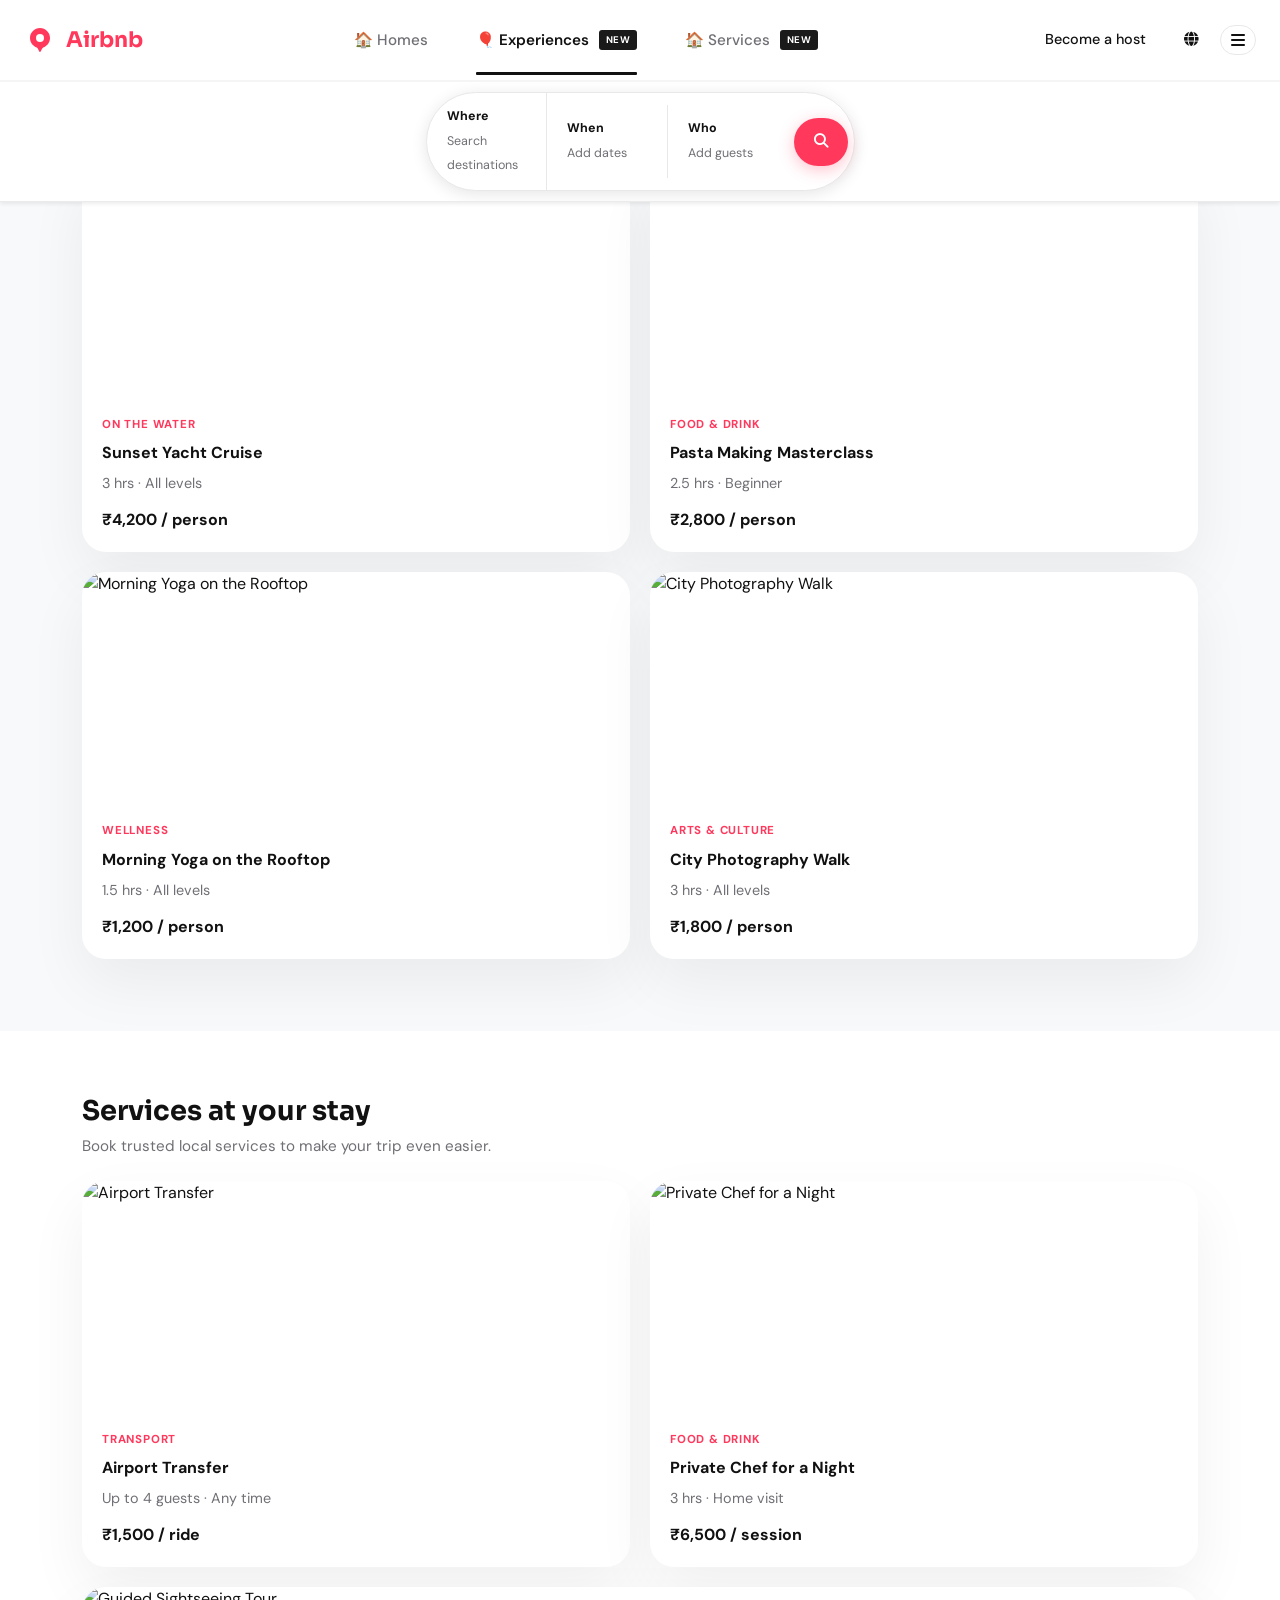
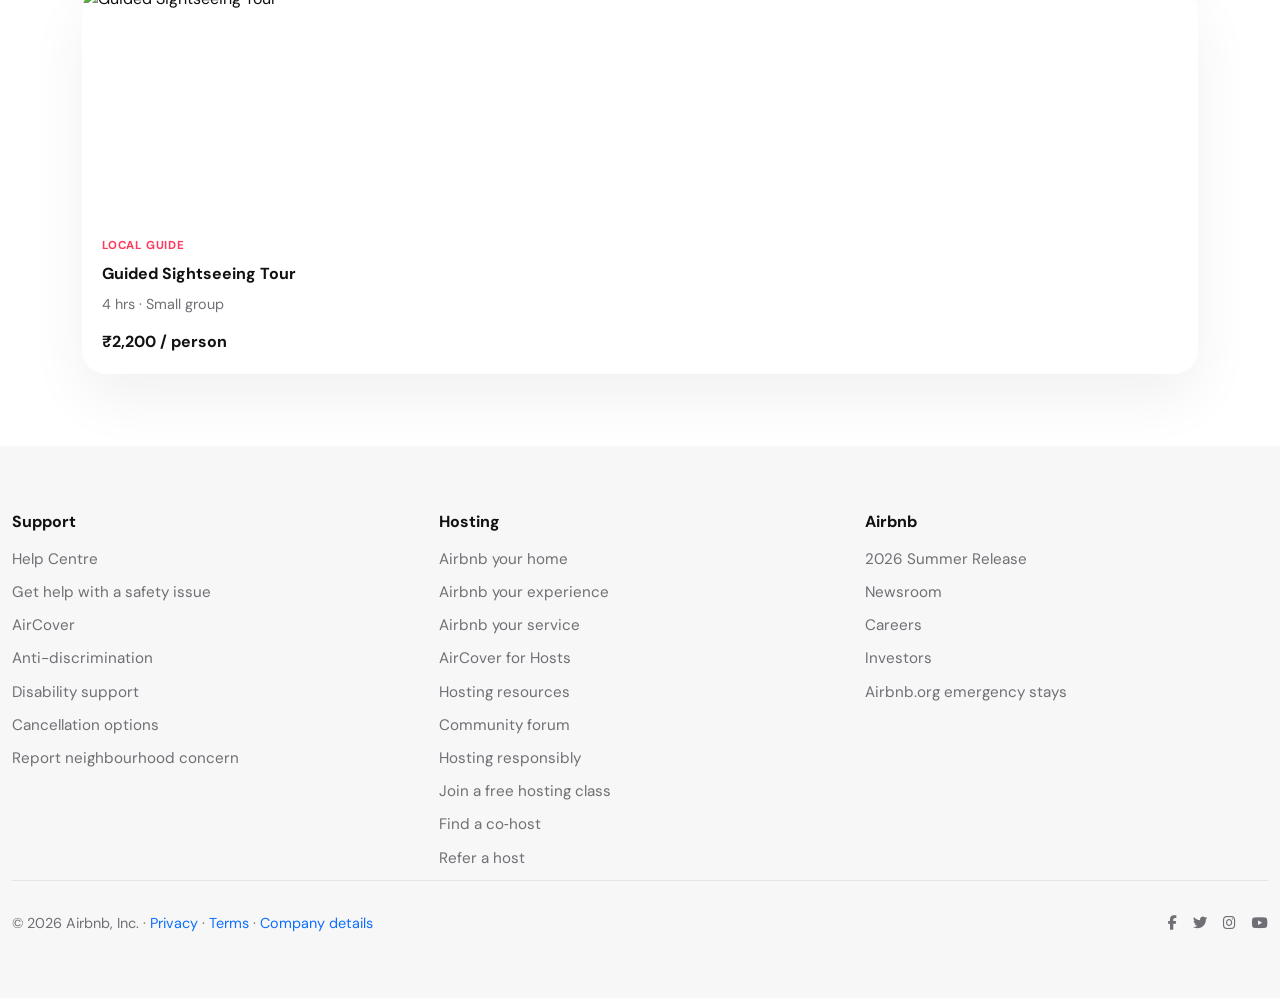
==== experiences.html @ 03b05dbf "Add files via upload" ====
<!DOCTYPE html>
<html lang="en">

<head>
  <meta charset="UTF-8">
  <meta name="viewport" content="width=device-width, initial-scale=1.0">
  <title>Experiences & Services | Airbnb</title>
  <link href="https://cdn.jsdelivr.net/npm/bootstrap@5.3.0/dist/css/bootstrap.min.css" rel="stylesheet">
  <link href="https://fonts.googleapis.com/css2?family=Sora:wght@400;500;600;700&family=DM+Sans:ital,wght@0,300;0,400;0,500;1,400&display=swap" rel="stylesheet">
  <link href="https://cdnjs.cloudflare.com/ajax/libs/font-awesome/6.4.0/css/all.min.css" rel="stylesheet">
  <link rel="stylesheet" href="style.css">
</head>

<body>
  <nav class="main-nav shadow-sm">
    <!-- Top row: Logo, Tabs/Search, Profile -->
    <div class="nav-top">
      <div class="nav-inner">
        <a class="brand-logo" href="index.html">
          <svg viewBox="0 0 32 32" fill="none" xmlns="http://www.w3.org/2000/svg">
            <path
              d="M16 4C10.477 4 6 8.477 6 14c0 4.418 2.865 8.169 6.857 9.498C14.143 24.428 15.06 28 16 28s1.857-3.572 3.143-4.502C23.135 22.169 26 18.418 26 14c0-5.523-4.477-10-10-10z"
              fill="var(--primary)" />
            <circle cx="16" cy="14" r="4" fill="#fff" />
          </svg>
          <span>Airbnb</span>
        </a>
        <!-- Tabs in center (hidden on scroll) -->
        <div class="header-tabs">
          <a href="index.html" class="tab-btn">🏠 Homes</a>
          <a href="experiences.html" class="tab-btn active">🎈 Experiences <span class="tab-badge">NEW</span></a>
          <a href="services.html" class="tab-btn">🏠 Services <span class="tab-badge">NEW</span></a>
        </div>
        <!-- Compact search (shown on scroll) -->
        <div class="nav-compact-search" id="navCompactSearch">
          <span class="cs-seg">Anywhere</span>
          <div class="cs-divider"></div>
          <span class="cs-seg">Anytime</span>
          <div class="cs-divider"></div>
          <span class="cs-seg">Add guests</span>
          <button class="cs-icon" aria-label="Search"><i class="fas fa-search"></i></button>
        </div>
        <!-- Profile section on right -->
        <div class="nav-links">
          <button type="button">Become a host</button>
          <button type="button" aria-label="Choose a language and currency"><i class="fas fa-globe"></i></button>
          <div class="nav-profile" id="profileDropTrigger">
            <span class="hamburger-icon"><i class="fas fa-bars"></i></span>
            <div class="profile-dropdown" id="profileDropdown">
              <a class="pd-item" href="#"><i class="fas fa-question-circle" style="color:#888;width:18px;"></i> Help
                Centre</a>
              <div class="pd-divider"></div>
              <a class="pd-item" href="#">Refer a host</a>
              <a class="pd-item" href="#">Find a co-host</a>
              <div class="pd-divider"></div>
              <a class="pd-item pd-bold" href="#">Log in or sign up</a>
            </div>
          </div>
        </div>
      </div>
    </div>
    <!-- Search bar row (hidden on scroll) -->
    <div class="nav-search">
      <div class="nav-inner search-inner">
        <div class="search-pill" id="navSearchPill">
          <div class="search-seg"><strong>Where</strong><span>Search destinations</span></div>
          <div class="search-seg"><strong>When</strong><span>Add dates</span></div>
          <div class="search-seg"><strong>Who</strong><span>Add guests</span></div>
          <button class="search-action"><i class="fas fa-search"></i></button>
        </div>
      </div>
    </div>
  </nav>

  <section class="experience-section bg-light">
    <div class="container">
      <h2 class="section-title">Experiences you'll love</h2>
      <p class="section-sub">Book guided activities hosted by local experts.</p>
      <div class="scroll-section-wrapper">
        <button class="h-scroll-btn scroll-left hidden-btn" data-target="expGrid"><i
            class="fas fa-chevron-left"></i></button>
        <div class="exp-grid" id="expGrid"></div>
        <button class="h-scroll-btn scroll-right" data-target="expGrid"><i class="fas fa-chevron-right"></i></button>
      </div>
    </div>
  </section>

  <section class="experience-section" id="servicesSection">
    <div class="container">
      <h2 class="section-title">Services at your stay</h2>
      <p class="section-sub">Book trusted local services to make your trip even easier.</p>
      <div class="scroll-section-wrapper">
        <button class="h-scroll-btn scroll-left hidden-btn" data-target="svcGrid"><i class="fas fa-chevron-left"></i></button>
        <div class="exp-grid" id="svcGrid"></div>
        <button class="h-scroll-btn scroll-right" data-target="svcGrid"><i class="fas fa-chevron-right"></i></button>
      </div>
    </div>
  </section>

  <footer class="footer">
    <div class="container footer-inner">
      <div class="footer-grid">
        <div>
          <div class="footer-col-title">Support</div>
          <a href="#" class="footer-link">Help Centre</a>
          <a href="#" class="footer-link">Get help with a safety issue</a>
          <a href="#" class="footer-link">AirCover</a>
          <a href="#" class="footer-link">Anti-discrimination</a>
          <a href="#" class="footer-link">Disability support</a>
          <a href="#" class="footer-link">Cancellation options</a>
          <a href="#" class="footer-link">Report neighbourhood concern</a>
        </div>
        <div>
          <div class="footer-col-title">Hosting</div>
          <a href="#" class="footer-link">Airbnb your home</a>
          <a href="#" class="footer-link">Airbnb your experience</a>
          <a href="#" class="footer-link">Airbnb your service</a>
          <a href="#" class="footer-link">AirCover for Hosts</a>
          <a href="#" class="footer-link">Hosting resources</a>
          <a href="#" class="footer-link">Community forum</a>
          <a href="#" class="footer-link">Hosting responsibly</a>
          <a href="#" class="footer-link">Join a free hosting class</a>
          <a href="#" class="footer-link">Find a co‑host</a>
          <a href="#" class="footer-link">Refer a host</a>
        </div>
        <div>
          <div class="footer-col-title">Airbnb</div>
          <a href="#" class="footer-link">2026 Summer Release</a>
          <a href="#" class="footer-link">Newsroom</a>
          <a href="#" class="footer-link">Careers</a>
          <a href="#" class="footer-link">Investors</a>
          <a href="#" class="footer-link">Airbnb.org emergency stays</a>
        </div>
      </div>
      <div class="footer-bottom">
        <div>© 2026 Airbnb, Inc. · <a href="#">Privacy</a> · <a href="#">Terms</a> · <a href="#">Company details</a>
        </div>
        <div class="footer-social">
          <a href="#"><i class="fab fa-facebook-f"></i></a>
          <a href="#"><i class="fab fa-twitter"></i></a>
          <a href="#"><i class="fab fa-instagram"></i></a>
          <a href="#"><i class="fab fa-youtube"></i></a>
        </div>
      </div>
    </div>
  </footer>

  <button class="scroll-up" id="scrollUp"><i class="fas fa-arrow-up"></i></button>
  <div class="toast-stack" id="toastStack"></div>
  <div class="modal-overlay" id="searchModal">
    <div class="modal-box">
      <div class="modal-header">
        <div class="modal-title">Find your perfect experience</div>
        <button class="modal-close" id="closeSearch"><i class="fas fa-times"></i></button>
      </div>
      <div class="modal-body">
        <div class="form-group"><label>Where</label><input type="text" placeholder="Anywhere" id="modalWhere"></div>
        <div class="row g-3">
          <div class="col-md-6 form-group"><label>Check in</label><input type="date" id="modalCheckin"></div>
          <div class="col-md-6 form-group"><label>Check out</label><input type="date" id="modalCheckout"></div>
        </div>
        <button class="modal-submit" id="doSearchModal">Search</button>
      </div>
    </div>
  </div>

  <script src="https://code.jquery.com/jquery-3.7.0.min.js"></script>
  <script src="https://cdn.jsdelivr.net/npm/bootstrap@5.3.0/dist/js/bootstrap.bundle.min.js"></script>
  <script src="app.js"></script>
</body>

</html>
---- style.css ----
:root {
      --primary: #ff385c;
      --primary-dark: #e41d4a;
      --text-main: #111;
      --text-muted: #6f6f75;
      --border: #e8e8e8;
      --card-shadow: 0 14px 40px rgba(17, 17, 17, .08);
    }

    * {
      box-sizing: border-box;
    }

    html {
      scroll-behavior: smooth;
    }

    body {
      font-family: 'DM Sans', sans-serif;
      color: var(--text-main);
      background: #fff;
      padding-top: 0;
    }

    .listings-section {
      padding: 2.5rem 0;
      padding-top: 200px;
    }

    a {
      text-decoration: none;
    }

    img {
      max-width: 100%;
      display: block;
    }

    button,
    input,
    select {
      font: inherit;
    }

    /* ── NAVBAR ── */
    .main-nav {
      position: fixed;
      top: 0;
      left: 0;
      right: 0;
      z-index: 1000;
      background: #fff;
      border-bottom: 1px solid rgba(0, 0, 0, .08);
      transition: all .35s ease;
    }

    .nav-top {
      min-height: 80px;
      display: flex;
      align-items: center;
      justify-content: space-between;
      gap: 24px;
      padding: 0 24px;
      background: #fff;
      border-bottom: 1px solid rgba(0, 0, 0, .04);
      transition: opacity .35s ease, max-height .35s ease, padding .35s ease;
      opacity: 1;
      max-height: 100px;
      overflow: hidden;
    }

    .main-nav.scrolled .nav-top {
      opacity: 0;
      max-height: 0;
      padding: 0 24px;
      pointer-events: none;
      border-bottom: none;
    }

    .nav-top .nav-inner {
      display: flex;
      align-items: center;
      justify-content: space-between;
      width: 100%;
      gap: 24px;
      min-height: 80px;
      padding: 0;
      margin: 0;
      max-width: none;
    }

    .nav-search {
      min-height: 100px;
      display: flex;
      align-items: center;
      justify-content: center;
      padding: 16px 24px;
      border-top: 1px solid rgba(0, 0, 0, .04);
      opacity: 1;
      max-height: 120px;
      overflow: hidden;
      transition: opacity .35s ease, max-height .35s ease, padding .35s ease;
      background: #fff;
    }

    .nav-search.search-inner {
      display: flex;
      align-items: center;
      justify-content: center;
      width: 100%;
      max-width: 1400px;
      margin: 0 auto;
      padding: 16px 24px;
    }

    .main-nav.scrolled .nav-search {
      opacity: 0;
      max-height: 0;
      padding: 0 24px;
      pointer-events: none;
      border-top: none;
    }

    /* Compact search pill - shown on scroll */
    .nav-compact-search {
      flex: 1;
      max-width: 500px;
      background: #fff;
      border: 1px solid #e0e0e0;
      border-radius: 999px;
      display: none;
      align-items: center;
      box-shadow: 0 2px 10px rgba(0, 0, 0, .12);
      cursor: pointer;
      padding: 8px 8px 8px 18px;
      gap: 0;
      transition: box-shadow .2s, opacity .35s ease, max-width .35s ease;
      opacity: 0;
      max-width: 0;
    }

    .nav-compact-search:hover {
      box-shadow: 0 4px 18px rgba(0, 0, 0, .16);
    }

    .main-nav.scrolled .nav-compact-search {
      display: flex;
      opacity: 1;
      max-width: 500px;
    }

    .nav-compact-search .cs-seg {
      flex: 1;
      font-size: .85rem;
      color: var(--text-main);
      font-weight: 600;
      white-space: nowrap;
      padding: 0 10px;
    }

    .nav-compact-search .cs-divider {
      width: 1px;
      height: 20px;
      background: #e0e0e0;
      flex-shrink: 0;
    }

    .nav-compact-search .cs-icon {
      width: 34px;
      height: 34px;
      border-radius: 50%;
      background: var(--primary);
      color: #fff;
      border: none;
      display: flex;
      align-items: center;
      justify-content: center;
      flex-shrink: 0;
      margin-left: 8px;
      cursor: pointer;
      font-size: .85rem;
    }

    .brand-logo {
      display: flex;
      align-items: center;
      gap: 10px;
      font-family: 'Sora', sans-serif;
      font-weight: 700;
      font-size: 1.35rem;
      color: var(--primary);
      flex-shrink: 0;
      text-decoration: none;
    }

    .brand-logo svg {
      width: 32px;
      height: 32px;
    }

    /* Tabs */
    .header-tabs {
      display: flex;
      justify-content: center;
      align-items: center;
      gap: 3rem;
      margin: 0;
      padding: 0;
      flex: 1;
    }

    .tab-btn {
      border: none;
      background: transparent;
      color: var(--text-muted);
      padding: 8px 0;
      cursor: pointer;
      transition: color .2s;
      font-weight: 500;
      font-size: .95rem;
      position: relative;
      display: flex;
      align-items: center;
      gap: 8px;
      white-space: nowrap;
      text-decoration: none;
    }

    .tab-btn i {
      font-size: 1.2rem;
    }

    .tab-btn:hover {
      color: var(--text-main);
    }

    .tab-btn.active {
      color: var(--text-main);
      font-weight: 600;
    }

    .tab-btn.active::after {
      content: '';
      position: absolute;
      bottom: -16px;
      left: 0;
      right: 0;
      height: 3px;
      background: var(--text-main);
      border-radius: 1px;
    }

    .tab-badge {
      background: #1a1a1a;
      color: #fff;
      font-size: .60rem;
      font-weight: 700;
      padding: .2rem .45rem;
      border-radius: 3px;
      text-transform: uppercase;
      letter-spacing: .3px;
      margin-left: 2px;
    }

    .nav-links {
      display: flex;
      align-items: center;
      gap: 6px;
      flex-shrink: 0;
    }

    .nav-links button {
      border: none;
      background: transparent;
      color: var(--text-main);
      padding: .7rem 1rem;
      border-radius: 999px;
      cursor: pointer;
      transition: background .2s;
      font-size: .9rem;
      font-weight: 500;
      white-space: nowrap;
    }

    .nav-links button:hover {
      background: #f5f5f5;
    }

    .nav-profile {
      display: flex;
      align-items: center;
      gap: 10px;
      border: 1px solid #e8e8e8;
      border-radius: 999px;
      padding: 6px 10px;
      cursor: pointer;
      transition: box-shadow .2s, border-color .2s;
      position: relative;
    }

    .nav-profile:hover {
      box-shadow: 0 2px 8px rgba(0, 0, 0, .1);
      border-color: #d0d0d0;
    }

    .hamburger-icon {
      display: flex;
      align-items: center;
      justify-content: center;
      font-size: 1rem;
      color: var(--text-main);
    }

    .profile-dropdown {
      position: absolute;
      top: 100%;
      right: 0;
      background: #fff;
      border: 1px solid #e8e8e8;
      border-radius: 12px;
      box-shadow: 0 8px 24px rgba(0, 0, 0, .12);
      min-width: 240px;
      margin-top: 12px;
      display: none;
      flex-direction: column;
      z-index: 1001;
      overflow: hidden;
    }

    .nav-profile.active .profile-dropdown {
      display: flex;
    }

    .pd-item {
      padding: 12px 16px;
      color: var(--text-main);
      text-decoration: none;
      font-size: .9rem;
      transition: background .2s;
      display: flex;
      align-items: center;
      gap: 10px;
    }

    .pd-item:hover {
      background: #f5f5f5;
    }

    .pd-item.pd-bold {
      font-weight: 600;
    }

    .pd-divider {
      height: 1px;
      background: #e8e8e8;
      margin: 4px 0;
    }

    /* Full search bar */
    .search-pill {
      background: #fff;
      border-radius: 999px;
      border: 1px solid #e8e8e8;
      display: flex;
      align-items: center;
      gap: 0;
      box-shadow: 0 3px 16px rgba(0, 0, 0, .1);
      padding: 0;
      overflow: visible;
      max-width: 1200px;
      width: 100%;
    }

    .search-seg {
      flex: 1;
      min-width: 0;
      padding: 14px 20px;
      border: none;
      background: transparent;
      border-right: 1px solid #e8e8e8;
      cursor: pointer;
      transition: background .2s;
      border-radius: 0;
      text-align: left;
    }

    .search-seg:hover {
      background: #f5f5f5;
    }

    .search-seg:last-of-type {
      border-right: none;
    }

    .search-seg strong {
      display: block;
      font-size: .78rem;
      font-weight: 700;
      color: var(--text-main);
      margin-bottom: .2rem;
    }

    .search-seg span {
      font-size: .78rem;
      color: var(--text-muted);
    }

    .search-action {
      min-width: auto;
      width: auto;
      height: 48px;
      border-radius: 999px;
      background: var(--primary);
      border: none;
      color: #fff;
      font-weight: 700;
      display: flex;
      align-items: center;
      justify-content: center;
      gap: 8px;
      padding: 0 20px;
      box-shadow: 0 4px 16px rgba(255, 56, 92, .3);
      margin: 6px;
      cursor: pointer;
      font-size: .9rem;
      transition: background .2s, transform .15s;
    }

    .search-action:hover {
      background: var(--primary-dark);
      transform: scale(1.03);
    }

    /* ── HORIZONTAL SCROLL WRAPPERS ── */
    .scroll-section-wrapper {
      position: relative;
    }

    .h-scroll-btn {
      position: absolute;
      top: 50%;
      transform: translateY(-50%);
      width: 38px;
      height: 38px;
      border-radius: 50%;
      background: #fff;
      border: 1px solid #e0e0e0;
      color: var(--text-main);
      display: flex;
      align-items: center;
      justify-content: center;
      cursor: pointer;
      z-index: 10;
      box-shadow: 0 2px 10px rgba(0, 0, 0, .15);
      transition: box-shadow .2s, transform .15s;
      font-size: .85rem;
    }

    .h-scroll-btn:hover {
      box-shadow: 0 4px 18px rgba(0, 0, 0, .2);
      transform: translateY(-50%) scale(1.06);
    }

    .h-scroll-btn.scroll-left {
      left: -18px;
    }

    .h-scroll-btn.scroll-right {
      right: -18px;
    }

    .h-scroll-btn.hidden-btn {
      opacity: 0;
      pointer-events: none;
    }

    .listings-row {
      display: flex;
      gap: 1.5rem;
      overflow-x: auto;
      overflow-y: hidden;
      padding-bottom: 0.75rem;
      scroll-snap-type: x mandatory;
      -webkit-overflow-scrolling: touch;
      flex-wrap: nowrap;
      width: 100%;
      scrollbar-width: none;
      scroll-behavior: smooth;
    }

    .listings-row::-webkit-scrollbar {
      display: none;
    }

    .hero-section {
      display: none;
    }

    .hero-media {
      display: none;
    }

    .hero-card {
      display: none;
    }

    .hero-copy {
      display: none;
    }

    .hero-actions {
      display: none;
    }

    .section-title {
      font-family: 'Sora', sans-serif;
      font-size: 1.7rem;
      font-weight: 700;
      margin-bottom: .5rem;
      color: var(--text-main);
    }

    .section-sub {
      color: var(--text-muted);
      margin-bottom: 1.4rem;
      font-size: .95rem;
    }

    .filter-strip {
      display: flex;
      flex-wrap: wrap;
      gap: .75rem;
      align-items: center;
      justify-content: space-between;
      margin-bottom: 1.5rem;
    }

    .filter-btn {
      border: 1px solid #e8e8e8;
      border-radius: 999px;
      padding: .85rem 1rem;
      background: #fff;
      color: var(--text-main);
      font-weight: 600;
      cursor: pointer;
      transition: background .2s, border-color .2s;
    }

    .filter-btn:hover {
      background: #f8f8fb;
      border-color: rgba(0, 0, 0, .12);
    }

    .filter-toggle {
      display: flex;
      align-items: center;
      gap: .75rem;
      font-size: .9rem;
      color: var(--text-muted);
    }

    .toggle-switch {
      position: relative;
      width: 44px;
      height: 24px;
    }

    .toggle-switch input {
      opacity: 0;
      width: 0;
      height: 0;
    }

    .toggle-track {
      position: absolute;
      inset: 0;
      background: #e8e8e8;
      border-radius: 999px;
      transition: background .2s;
    }

    .toggle-thumb {
      position: absolute;
      top: 3px;
      left: 3px;
      width: 18px;
      height: 18px;
      background: #fff;
      border-radius: 50%;
      transition: left .2s;
      box-shadow: 0 2px 8px rgba(0, 0, 0, .12);
    }

    .toggle-switch input:checked+.toggle-track {
      background: var(--primary);
    }

    .toggle-switch input:checked+.toggle-track+.toggle-thumb {
      left: 23px;
    }

    .listing-card {
      border-radius: 24px;
      overflow: hidden;
      background: #fff;
      box-shadow: 0 18px 60px rgba(17, 17, 17, .08);
      transition: transform .25s, box-shadow .25s;
      cursor: pointer;
      flex: 0 0 295px;
      min-width: 295px;
      width: 295px;
      scroll-snap-align: start;
    }

    .listing-img-wrap {
      position: relative;
      height: 0;
      padding-bottom: 68%;
      overflow: hidden;
    }

    .listing-img-wrap img {
      position: absolute;
      inset: 0;
      width: 100%;
      height: 100%;
      object-fit: cover;
      transition: transform .35s;
    }

    .listing-card:hover .listing-img-wrap img {
      transform: scale(1.03);
    }

    .card-badge {
      position: absolute;
      top: 14px;
      left: 14px;
      background: rgba(255, 255, 255, .92);
      padding: .35rem .75rem;
      border-radius: 999px;
      font-size: .76rem;
      font-weight: 700;
      color: var(--text-main);
      box-shadow: 0 10px 30px rgba(0, 0, 0, .08);
    }

    .wishlist-btn {
      position: absolute;
      top: 14px;
      right: 14px;
      width: 40px;
      height: 40px;
      border-radius: 50%;
      background: rgba(255, 255, 255, .9);
      border: none;
      color: var(--text-main);
      display: flex;
      align-items: center;
      justify-content: center;
      box-shadow: 0 10px 30px rgba(0, 0, 0, .08);
      cursor: pointer;
      transition: transform .2s, background .2s;
    }

    .wishlist-btn:hover {
      transform: scale(1.05);
      background: #fff;
    }

    .wishlist-btn.liked {
      color: var(--primary);
    }

    .photo-dots {
      position: absolute;
      left: 50%;
      bottom: 14px;
      transform: translateX(-50%);
      display: flex;
      gap: 6px;
    }

    .photo-dot {
      width: 8px;
      height: 8px;
      border-radius: 50%;
      background: rgba(255, 255, 255, .7);
      transition: transform .2s;
    }

    .photo-dot.active {
      background: #fff;
      width: 10px;
      height: 10px;
    }

    .carousel-control {
      position: absolute;
      top: 50%;
      transform: translateY(-50%);
      width: 36px;
      height: 36px;
      border-radius: 50%;
      background: rgba(255, 255, 255, .92);
      border: none;
      color: var(--text-main);
      display: flex;
      align-items: center;
      justify-content: center;
      box-shadow: 0 10px 30px rgba(0, 0, 0, .08);
      cursor: pointer;
      opacity: 0;
      transition: opacity .2s;
    }

    .listing-card:hover .carousel-control {
      opacity: 1;
    }

    .carousel-prev {
      left: 12px;
    }

    .carousel-next {
      right: 12px;
    }

    .listing-info {
      padding: 1.25rem 1.25rem 1.5rem;
    }

    .listing-top {
      display: flex;
      align-items: start;
      justify-content: space-between;
      gap: .75rem;
    }

    .listing-loc {
      font-weight: 700;
      font-size: 1rem;
      color: var(--text-main);
    }

    .listing-rating {
      font-size: .92rem;
      color: var(--text-muted);
      display: flex;
      align-items: center;
      gap: .4rem;
    }

    .listing-rating i {
      color: #ffb700;
    }

    .listing-date {
      margin: .65rem 0;
      color: var(--text-muted);
      font-size: .92rem;
    }

    .listing-price strong {
      font-size: 1.05rem;
      color: var(--text-main);
    }

    .listing-price span {
      margin-left: .4rem;
      color: var(--text-muted);
      font-size: .92rem;
    }

    .experience-section,
    .dest-section,
    .reviews-section,
    .trust-section,
    .host-banner,
    footer {
      padding: 4rem 0;
    }

    /* When experience-section is the first content after navbar */
    .experience-section:first-of-type {
      padding-top: 5rem;
    }
    
    #servicesSection:first-of-type {
      padding-top: 5rem;
    }

    .exp-grid,
    .dest-grid,
    .rev-grid {
      display: flex;
      gap: 1.25rem;
      overflow-x: auto;
      scrollbar-width: none;
      scroll-behavior: smooth;
      -webkit-overflow-scrolling: touch;
      flex-wrap: nowrap;
      padding-bottom: .5rem;
    }

    .exp-grid::-webkit-scrollbar,
    .dest-grid::-webkit-scrollbar,
    .rev-grid::-webkit-scrollbar {
      display: none;
    }

    .exp-grid {
      grid-template-columns: unset;
    }

    .exp-card {
      background: #fff;
      border-radius: 24px;
      overflow: hidden;
      box-shadow: 0 24px 60px rgba(17, 17, 17, .06);
      transition: transform .2s;
      flex: 0 0 280px;
      min-width: 280px;
    }

    .exp-card:hover {
      transform: translateY(-4px);
    }

    .exp-img {
      height: 230px;
      overflow: hidden;
    }

    .exp-img img {
      width: 100%;
      height: 100%;
      object-fit: cover;
    }

    .exp-body {
      padding: 1.25rem;
    }

    .exp-tag {
      font-size: .72rem;
      font-weight: 700;
      text-transform: uppercase;
      color: var(--primary);
      letter-spacing: .8px;
      margin-bottom: .5rem;
    }

    .exp-name {
      font-size: 1rem;
      font-weight: 700;
      margin-bottom: .5rem;
      color: var(--text-main);
    }

    .exp-meta {
      font-size: .9rem;
      color: var(--text-muted);
      margin-bottom: .85rem;
    }

    .exp-price {
      font-weight: 700;
      color: var(--text-main);
    }

    .dest-card {
      position: relative;
      overflow: hidden;
      border-radius: 24px;
      cursor: pointer;
      min-height: 260px;
      flex: 0 0 260px;
      min-width: 260px;
    }

    .dest-card img {
      position: absolute;
      inset: 0;
      width: 100%;
      height: 100%;
      object-fit: cover;
      transition: transform .35s;
    }

    .dest-card:hover img {
      transform: scale(1.05);
    }

    .dest-overlay {
      position: absolute;
      inset: 0;
      background: linear-gradient(180deg, transparent 45%, rgba(0, 0, 0, .5) 100%);
    }

    .dest-content {
      position: absolute;
      left: 1.25rem;
      bottom: 1.25rem;
      color: #fff;
      z-index: 1;
    }

    .dest-name {
      font-size: 1.2rem;
      font-weight: 700;
      line-height: 1.1;
    }

    .dest-dist {
      font-size: .88rem;
      margin-top: .4rem;
      color: rgba(255, 255, 255, .85);
    }

    .rev-card {
      background: #fff;
      border-radius: 24px;
      padding: 1.5rem;
      box-shadow: 0 24px 60px rgba(17, 17, 17, .06);
      flex: 0 0 320px;
      min-width: 320px;
    }

    .rev-stars {
      font-size: .95rem;
      color: #ffb700;
      letter-spacing: .12em;
      margin-bottom: .85rem;
    }

    .rev-text {
      font-size: .95rem;
      color: var(--text-muted);
      line-height: 1.8;
      margin-bottom: 1.25rem;
    }

    .rev-author {
      display: flex;
      align-items: center;
      gap: 1rem;
    }

    .rev-avatar {
      width: 42px;
      height: 42px;
      border-radius: 50%;
      display: flex;
      align-items: center;
      justify-content: center;
      color: #fff;
      font-weight: 700;
    }

    .rev-name {
      font-weight: 700;
    }

    .rev-location {
      color: var(--text-muted);
      font-size: .9rem;
    }

    .trust-grid {
      display: grid;
      grid-template-columns: repeat(auto-fit, minmax(210px, 1fr));
      gap: 1.25rem;
      margin-top: 2rem;
    }

    .trust-item {
      background: #fff;
      padding: 1.6rem 1.4rem;
      border-radius: 24px;
      box-shadow: 0 24px 60px rgba(17, 17, 17, .05);
      text-align: center;
    }

    .trust-icon {
      font-size: 2.2rem;
      margin-bottom: 1rem;
      display: inline-flex;
      align-items: center;
      justify-content: center;
      width: 56px;
      height: 56px;
      border-radius: 18px;
      background: rgba(255, 56, 92, .1);
      color: var(--primary);
    }

    .trust-title {
      font-weight: 700;
      margin-bottom: .5rem;
    }

    .footer {
      background: #f7f7f7;
    }

    .footer-inner {
      max-width: 1280px;
      margin: 0 auto;
    }

    .footer-grid {
      display: grid;
      grid-template-columns: repeat(auto-fit, minmax(180px, 1fr));
      gap: 1.5rem;
    }

    .footer-col-title {
      font-weight: 700;
      margin-bottom: .9rem;
    }

    .footer-link {
      display: block;
      color: var(--text-muted);
      margin-bottom: .65rem;
      font-size: .95rem;
    }

    .footer-link:hover {
      color: var(--text-main);
    }

    .footer-bottom {
      display: flex;
      flex-wrap: wrap;
      gap: 1rem;
      align-items: center;
      justify-content: space-between;
      padding-top: 2rem;
      border-top: 1px solid rgba(0, 0, 0, .08);
      font-size: .9rem;
      color: var(--text-muted);
    }

    .footer-social {
      display: flex;
      gap: 1rem;
    }

    .footer-social a {
      color: var(--text-muted);
      transition: color .2s;
    }

    .footer-social a:hover {
      color: var(--text-main);
    }

    .modal-overlay {
      display: none;
      position: fixed;
      inset: 0;
      background: rgba(17, 17, 17, .48);
      z-index: 1100;
      align-items: center;
      justify-content: center;
      padding: 1.5rem;
    }

    .modal-overlay.show {
      display: flex;
    }

    .modal-box {
      background: #fff;
      border-radius: 28px;
      max-width: 520px;
      width: 100%;
      overflow: hidden;
      box-shadow: 0 30px 80px rgba(17, 17, 17, .18);
    }

    .modal-header {
      padding: 1.5rem 1.5rem 0;
      display: flex;
      align-items: center;
      justify-content: space-between;
    }

    .modal-title {
      font-size: 1.35rem;
      font-weight: 700;
    }

    .modal-close {
      border: none;
      background: transparent;
      color: var(--text-muted);
      font-size: 1.2rem;
      cursor: pointer;
    }

    .modal-body {
      padding: 1.5rem;
    }

    .form-group {
      margin-bottom: 1rem;
    }

    .form-group label {
      display: block;
      font-size: .75rem;
      font-weight: 700;
      letter-spacing: .08em;
      color: var(--text-muted);
      text-transform: uppercase;
      margin-bottom: .5rem;
    }

    .form-group input,
    .form-group select {
      width: 100%;
      padding: .95rem 1rem;
      border-radius: 18px;
      border: 1px solid #e8e8e8;
      outline: none;
      transition: border-color .2s;
    }

    .form-group input:focus,
    .form-group select:focus {
      border-color: var(--primary);
      box-shadow: 0 0 0 3px rgba(255, 56, 92, .12);
    }

    .modal-submit {
      width: 100%;
      padding: .95rem 1rem;
      border: none;
      border-radius: 18px;
      background: var(--primary);
      color: #fff;
      font-weight: 700;
      cursor: pointer;
      transition: background .2s;
    }

    .modal-submit:hover {
      background: var(--primary-dark);
    }

    .toast-stack {
      position: fixed;
      bottom: 24px;
      left: 24px;
      z-index: 1200;
      display: flex;
      flex-direction: column;
      gap: .8rem;
    }

    .toast-msg {
      background: var(--text-main);
      color: #fff;
      padding: 1rem 1.2rem;
      border-radius: 18px;
      box-shadow: 0 20px 50px rgba(17, 17, 17, .2);
      font-weight: 600;
    }

    .scroll-up {
      position: fixed;
      right: 24px;
      bottom: 24px;
      width: 46px;
      height: 46px;
      border-radius: 50%;
      border: none;
      background: var(--text-main);
      color: #fff;
      display: flex;
      align-items: center;
      justify-content: center;
      cursor: pointer;
      box-shadow: 0 18px 40px rgba(17, 17, 17, .25);
      opacity: 0;
      pointer-events: none;
      transition: opacity .3s, transform .2s;
      z-index: 1050;
    }

    .scroll-up.visible {
      opacity: 1;
      pointer-events: auto;
      transform: translateY(-2px);
    }

    /* ── PROFILE DROPDOWN ── */
    .nav-profile {
      position: relative;
    }

    .profile-dropdown {
      position: absolute;
      top: calc(100% + 10px);
      right: 0;
      background: #fff;
      border-radius: 18px;
      box-shadow: 0 4px 32px rgba(0, 0, 0, .18);
      min-width: 240px;
      padding: 8px 0;
      z-index: 2000;
      display: none;
      border: 1px solid rgba(0, 0, 0, .08);
    }

    .profile-dropdown.open {
      display: block;
    }

    .pd-item {
      display: flex;
      align-items: center;
      gap: 12px;
      padding: 13px 20px;
      cursor: pointer;
      font-size: .93rem;
      color: var(--text-main);
      transition: background .15s;
      text-decoration: none;
    }

    .pd-item:hover {
      background: #f7f7f7;
    }

    .pd-item.pd-bold {
      font-weight: 700;
    }

    .pd-item.pd-featured {
      flex-direction: row;
      align-items: flex-start;
      gap: 12px;
      padding: 14px 20px;
    }

    .pd-featured-text strong {
      display: block;
      font-weight: 700;
      font-size: .93rem;
      margin-bottom: 2px;
    }

    .pd-featured-text span {
      font-size: .82rem;
      color: var(--text-muted);
    }

    .pd-featured-icon {
      width: 48px;
      height: 48px;
      object-fit: contain;
      flex-shrink: 0;
    }

    .pd-divider {
      height: 1px;
      background: #ebebeb;
      margin: 6px 0;
    }

    /* ── SECTION ROW HEADERS (like "Popular homes in Lonavala →") ── */
    .section-row-header {
      display: flex;
      align-items: center;
      justify-content: space-between;
      margin-bottom: 1.25rem;
    }

    .section-row-title {
      font-family: 'Sora', sans-serif;
      font-size: 1.35rem;
      font-weight: 700;
      display: flex;
      align-items: center;
      gap: 10px;
      color: var(--text-main);
    }

    .section-row-title a {
      display: inline-flex;
      align-items: center;
      justify-content: center;
      width: 30px;
      height: 30px;
      border-radius: 50%;
      border: 1.5px solid var(--text-main);
      color: var(--text-main);
      font-size: .85rem;
      margin-left: 2px;
      transition: background .15s, color .15s;
      text-decoration: none;
    }

    .section-row-title a:hover {
      background: var(--text-main);
      color: #fff;
    }

    @media (max-width:991px) {
      .hero-inner {
        flex-direction: column-reverse;
      }

      .hero-headline {
        font-size: 2.5rem;
      }

      .hero-media {
        grid-template-columns: 1fr;
      }

      .hero-card {
        max-width: 100%;
      }

      .main-nav .nav-inner {
        flex-wrap: wrap;
      }

      .category-bar {
        padding: .5rem 0;
      }

      .category-list {
        padding-left: 1rem;
      }

      .filter-strip {
        flex-direction: column;
        align-items: flex-start;
      }

      .listing-card {
        min-height: 420px;
      }

      .dest-card {
        min-height: 240px;
      }

      .h-scroll-btn {
        display: none;
      }
    }

    @media (max-width:575px) {
      .hero-headline {
        font-size: 2rem;
      }

      .hero-text {
        margin-bottom: 1.5rem;
      }

      .hero-actions {
        flex-direction: column;
        align-items: flex-start;
      }

      .filter-btn {
        width: 100%;
      }

      .footer-bottom {
        flex-direction: column;
        align-items: flex-start;
      }

      .modal-box {
        border-radius: 22px;
      }
    }

    /* Responsive improvements: make cards and nav adapt on small screens */
    @media (max-width:1199px) {
      .nav-inner {
        padding: 0 16px;
        max-width: 100%;
      }

      .search-panel {
        max-width: 920px;
      }
    }

    @media (max-width:767px) {
      .nav-top {
        min-height: auto;
        flex-direction: column;
        gap: 12px;
        padding: 12px 16px;
      }

      .nav-top .nav-inner {
        min-height: auto;
        flex-direction: column;
        gap: 12px;
        padding: 0;
      }

      .brand-logo {
        width: 100%;
        justify-content: flex-start;
      }

      .header-tabs {
        width: 100%;
        gap: 1.5rem;
        justify-content: center;
      }

      .nav-links {
        width: 100%;
        justify-content: flex-start;
        gap: 8px;
      }

      .nav-search {
        min-height: 80px;
        max-height: 90px;
        padding: 12px 16px;
      }

      .search-pill {
        flex-direction: column;
        align-items: stretch;
        gap: 0;
      }

      .search-seg {
        padding: 12px 14px;
        border-right: none;
        border-bottom: 1px solid #e8e8e8;
      }

      .search-seg:last-of-type {
        border-bottom: none;
      }

      .listings-section {
        padding-top: 140px;
      }

      /* hide verbose nav buttons on narrow screens and rely on hamburger */
      .nav-links > button:nth-child(1),
      .nav-links > button:nth-child(2) {
        display: none;
      }
    }

      .search-panel {
        padding: 0 12px 20px;
      }

      .listings-section {
        padding-top: 200px;
      }

      /* allow listings to wrap into a grid on small screens */
      .listings-row {
        flex-wrap: wrap;
        gap: 1rem;
        overflow-x: visible;
      }

      .listing-card {
        flex: 1 1 calc(50% - 0.75rem);
        min-width: 0;
        width: auto;
      }

      .exp-card,
      .rev-card,
      .dest-card {
        flex: 1 1 calc(50% - 0.75rem);
        min-width: 0;
      }

      .exp-grid,
      .dest-grid,
      .rev-grid {
        flex-wrap: wrap;
        overflow-x: visible;
      }

      .scroll-section-wrapper {
        overflow: visible;
      }

      .section-row-header {
        flex-direction: column;
        align-items: flex-start;
        gap: .5rem;
      }

      .filter-strip {
        gap: .5rem;
      }
    }

    @media (max-width:420px) {
      .listing-card,
      .exp-card,
      .rev-card,
      .dest-card {
        flex-basis: 100%;
      }

      .brand-logo span {
        font-size: 1rem;
      }

      .search-pill {
        flex-direction: column;
        align-items: stretch;
        gap: 8px;
      }

      .search-seg {
        padding: 12px 14px;
      }

      .search-action {
        width: 100%;
      }
    }

    /* Extra small screen tweaks for devices <=422px */
    @media (max-width:422px) {
      html,
      body {
        font-size: 14px;
      }

      .nav-inner {
        padding: 0 8px;
        min-height: 56px;
      }

      .brand-logo svg {
        width: 28px;
        height: 28px;
      }

      .brand-logo span {
        font-size: 0.95rem;
      }

      /* hide secondary nav buttons and surface compact search */
      .nav-links > button {
        display: none;
      }

      .nav-links .nav-profile {
        padding: 5px 8px;
      }

      /* show compact search pill in small screens (centered, avoid overlap) */
      .nav-inner {
        position: relative;
      }

      .main-nav .nav-compact-search {
        display: flex;
        position: absolute;
        left: 56px;
        right: 56px;
        top: 50%;
        transform: translateY(-50%);
        max-width: calc(100% - 112px);
        margin: 0 auto;
        z-index: 1001;
      }

      .brand-logo,
      .nav-profile {
        position: relative;
        z-index: 1100;
      }

      .search-section {
        padding: 72px 0 0 0;
      }

      .search-panel {
        padding: 0 10px 12px;
      }

      /* On very small screens the full search-pill is too tall and causes
         awkward rounded overflow. Replace the full pill with the compact
         meta view for clarity. */
      .search-panel .search-pill {
        display: none;
      }

      .search-panel .search-meta {
        display: block;
        padding: 10px 12px;
        background: #fff;
        border-radius: 14px;
        border: 1px solid #eee;
        box-shadow: 0 6px 18px rgba(0,0,0,.06);
      }

      .search-meta span {
        display: block;
        font-size: .86rem;
        padding: 6px 0;
        color: var(--text-muted);
      }

      /* stack search segments for narrow widths */
      .search-pill {
        box-shadow: none;
        flex-direction: column;
        align-items: stretch;
        gap: 8px;
      }

      .search-seg {
        padding: 10px 12px;
        font-size: .86rem;
        border-right: none;
        border-radius: 14px;
      }

      .search-seg strong {
        font-size: .72rem;
      }

      .search-action {
        height: 44px;
        padding: 0 14px;
        margin: 4px;
        width: 100%;
      }

      /* reduce headline and sub sizes to avoid wrapping */
      .section-title {
        font-size: 1.2rem;
      }

      .section-sub {
        font-size: .88rem;
      }

      /* compress section paddings */
      .experience-section,
      .dest-section,
      .reviews-section,
      .trust-section,
      .host-banner,
      footer {
        padding: 2rem 0;
      }

      /* stack host banner columns */
      .host-banner .row {
        flex-direction: column;
      }

      .host-card {
        min-height: 160px;
        border-radius: 16px;
      }

      .listing-card {
        border-radius: 16px;
        box-shadow: 0 12px 30px rgba(17, 17, 17, .06);
        overflow: hidden;
      }

      .listing-info {
        padding: 0.85rem;
      }

      /* make lists wrap into a single column for readability */
      .listings-row {
        gap: .9rem;
        flex-wrap: wrap;
      }

      .listing-card {
        flex: 1 1 100%;
        min-width: 0;
      }

      .exp-card,
      .rev-card,
      .dest-card {
        flex: 1 1 100%;
        min-width: 0;
      }

      .exp-grid,
      .dest-grid,
      .rev-grid {
        gap: .9rem;
      }

      .footer-inner {
        padding: 0 12px;
      }

      .footer-bottom {
        gap: .5rem;
        padding-top: 1rem;
      }

      .modal-box {
        max-width: 480px;
      }

      .toast-stack {
        left: 12px;
        bottom: 12px;
      }
    }

    /* Very narrow screens: hide brand text to avoid tight overlap */
    @media (max-width:380px) {
      .main-nav .nav-compact-search {
        left: 48px;
        right: 48px;
        max-width: calc(100% - 96px);
      }

      .brand-logo span {
        display: none;
      }
    }

     /* User-requested breakpoints: hide compact search icon under 403px
       and hide brand text under 421px */
     @media (max-width:403px) {
      .main-nav .nav-compact-search .cs-icon {
        display: none;
      }

      .main-nav .nav-compact-search .cs-seg {
        font-size: .8rem;
        padding: 8px 8px;
      }
    }

    @media (max-width:421px) {
      .brand-logo span {
        display: none;
      }
    }
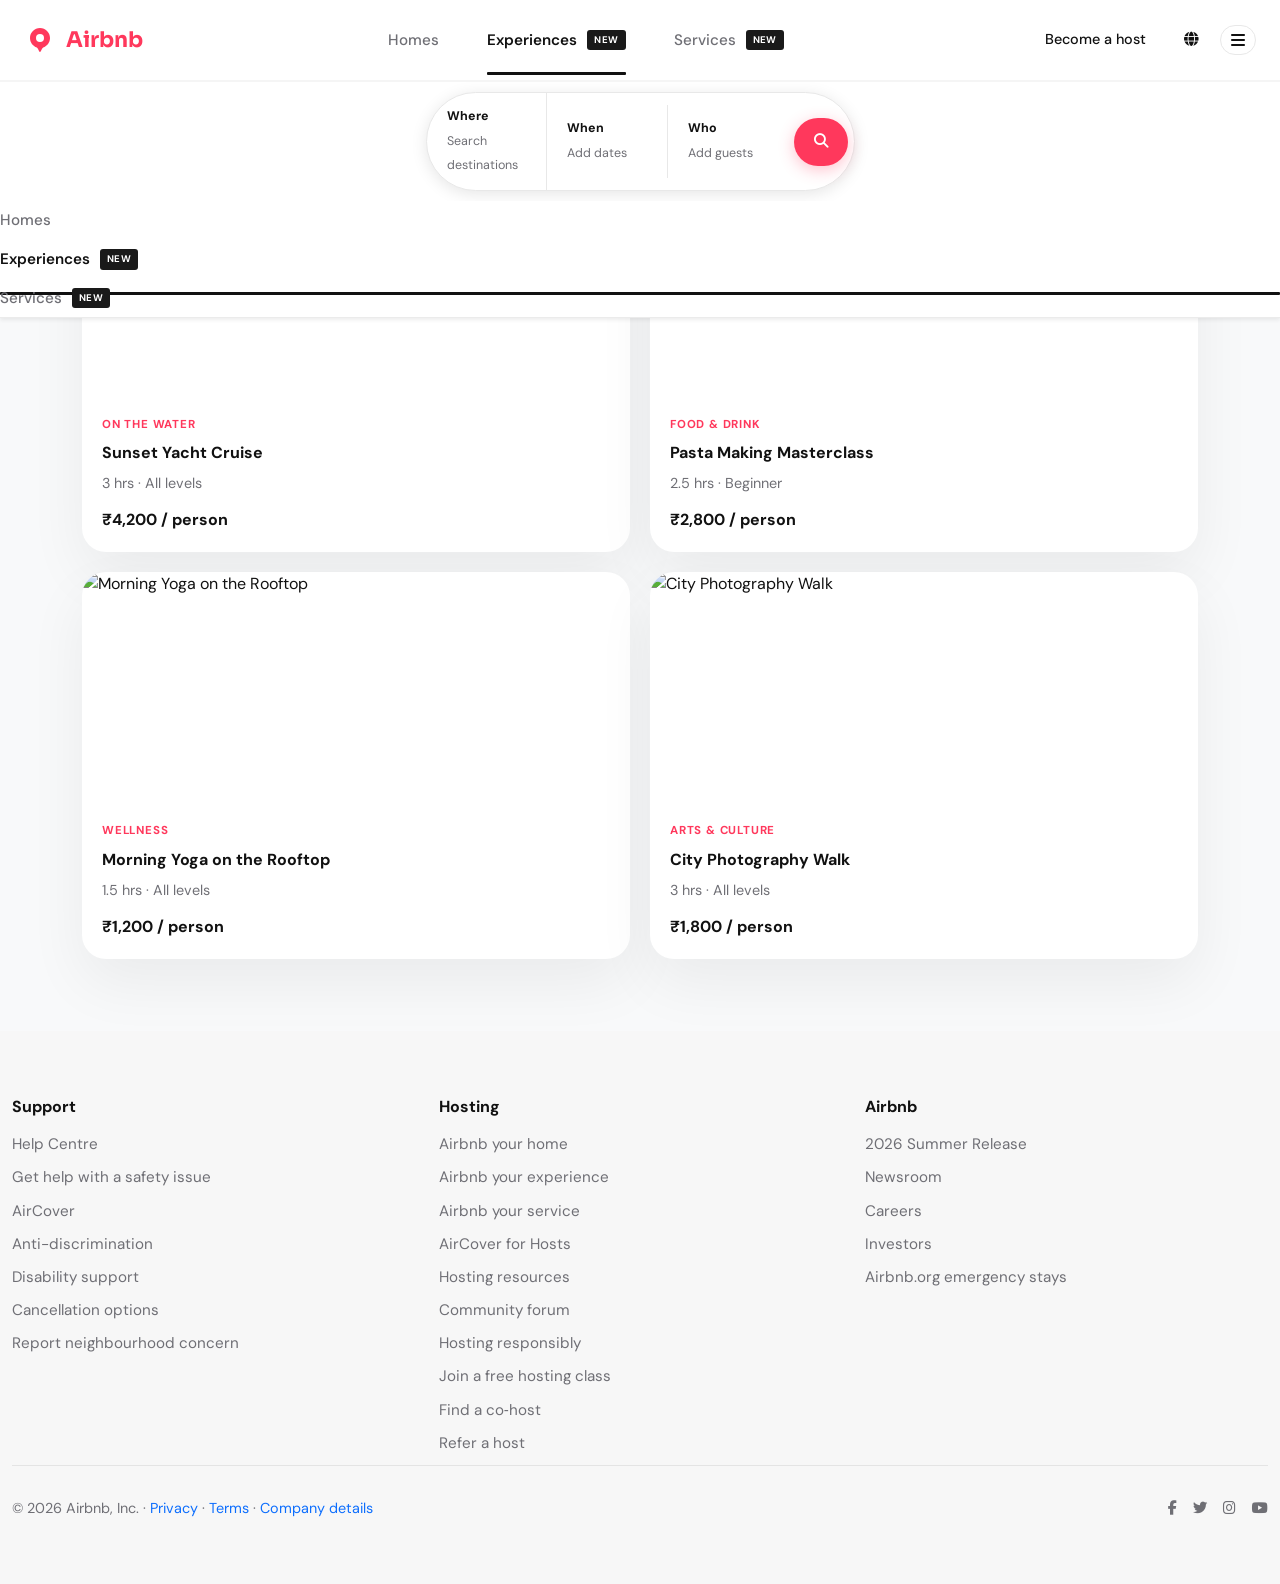
==== commit ba1da046: "Update experiences.html" ====
--- a/experiences.html
+++ b/experiences.html
@@ -27,9 +27,9 @@
         </a>
         <!-- Tabs in center (hidden on scroll) -->
         <div class="header-tabs">
-          <a href="index.html" class="tab-btn">🏠 Homes</a>
-          <a href="experiences.html" class="tab-btn active">🎈 Experiences <span class="tab-badge">NEW</span></a>
-          <a href="services.html" class="tab-btn">🏠 Services <span class="tab-badge">NEW</span></a>
+          <a href="index.html" class="tab-btn"> Homes</a>
+          <a href="experiences.html" class="tab-btn active"> Experiences <span class="tab-badge">NEW</span></a>
+          <a href="services.html" class="tab-btn"> Services <span class="tab-badge">NEW</span></a>
         </div>
         <!-- Compact search (shown on scroll) -->
         <div class="nav-compact-search" id="navCompactSearch">
@@ -70,6 +70,11 @@
         </div>
       </div>
     </div>
+    <div class="nav-tabs-row">
+      <a href="index.html" class="tab-btn"> Homes</a>
+      <a href="experiences.html" class="tab-btn active"> Experiences <span class="tab-badge">NEW</span></a>
+      <a href="services.html" class="tab-btn"> Services <span class="tab-badge">NEW</span></a>
+    </div>
   </nav>
 
   <section class="experience-section bg-light">
@@ -85,7 +90,7 @@
     </div>
   </section>
 
-  <section class="experience-section" id="servicesSection">
+  <!-- <section class="experience-section" id="servicesSection">
     <div class="container">
       <h2 class="section-title">Services at your stay</h2>
       <p class="section-sub">Book trusted local services to make your trip even easier.</p>
@@ -94,7 +99,7 @@
         <div class="exp-grid" id="svcGrid"></div>
         <button class="h-scroll-btn scroll-right" data-target="svcGrid"><i class="fas fa-chevron-right"></i></button>
       </div>
-    </div>
+    </div> -->
   </section>
 
   <footer class="footer">
@@ -155,10 +160,7 @@
       </div>
       <div class="modal-body">
         <div class="form-group"><label>Where</label><input type="text" placeholder="Anywhere" id="modalWhere"></div>
-        <div class="row g-3">
-          <div class="col-md-6 form-group"><label>Check in</label><input type="date" id="modalCheckin"></div>
-          <div class="col-md-6 form-group"><label>Check out</label><input type="date" id="modalCheckout"></div>
-        </div>
+        <div class="form-group"><label>When</label><input type="date" id="modalDate"></div>
         <button class="modal-submit" id="doSearchModal">Search</button>
       </div>
     </div>
